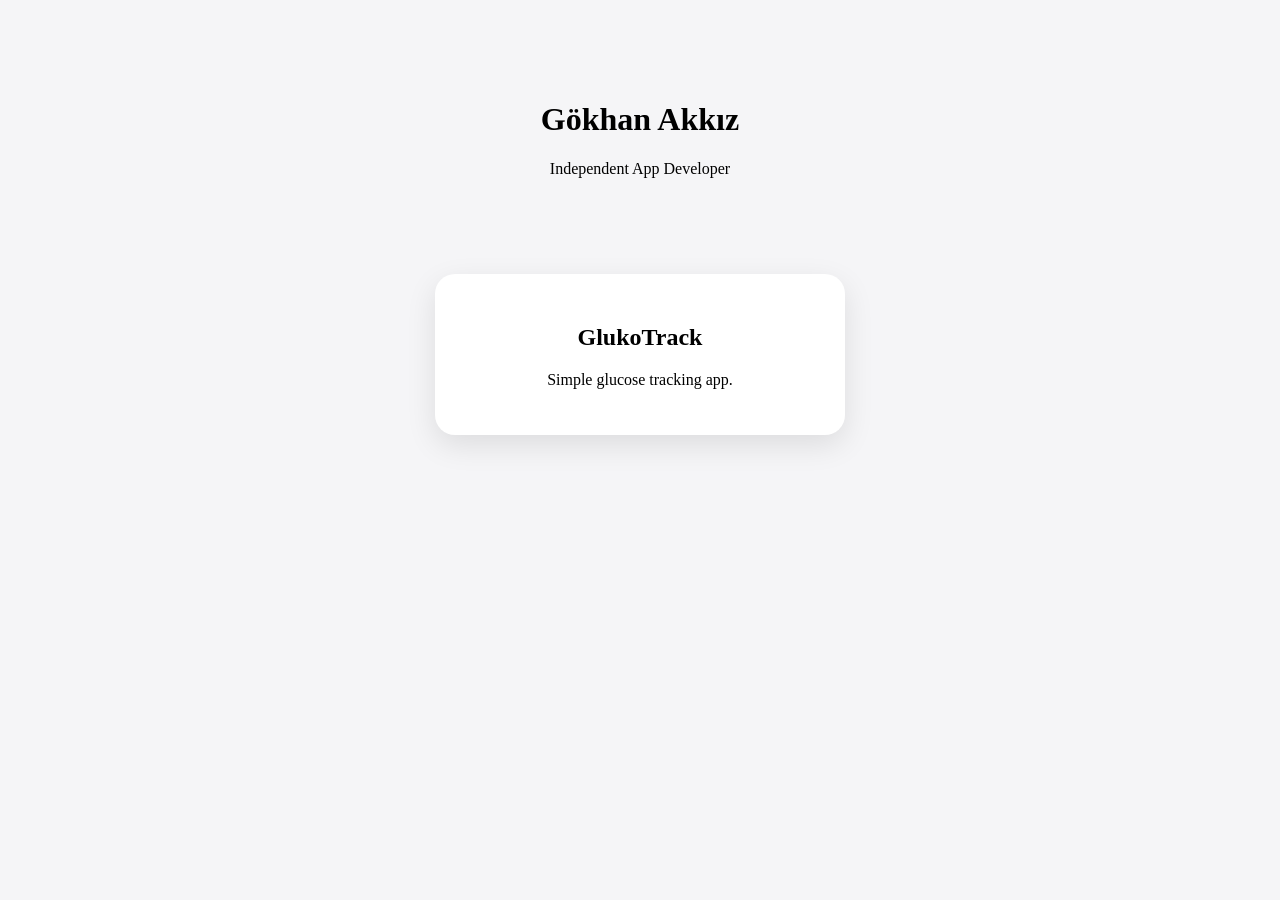
==== index.html @ 7d0b7652 "Create index.html" ====
<!DOCTYPE html>
<html>
<head>
<meta charset="UTF-8">
<title>Gökhan Akkız Apps</title>

<style>

body{
font-family:-apple-system;
background:#f5f5f7;
text-align:center;
margin:0;
}

header{
padding:80px;
}

.card{
background:white;
width:350px;
margin:auto;
padding:30px;
border-radius:20px;
box-shadow:0 10px 30px rgba(0,0,0,0.1);
}

img{
width:100%;
border-radius:12px;
}

button{
background:#0071e3;
color:white;
padding:12px 20px;
border:none;
border-radius:8px;
font-size:16px;
}

</style>

</head>

<body>

<header>
<h1>Gökhan Akkız</h1>
<p>Independent App Developer</p>
</header>

<div class="card">

<h2>GlukoTrack</h2>

<p>Simple glucose tracking app.</p>

</div>

</body>
</html>
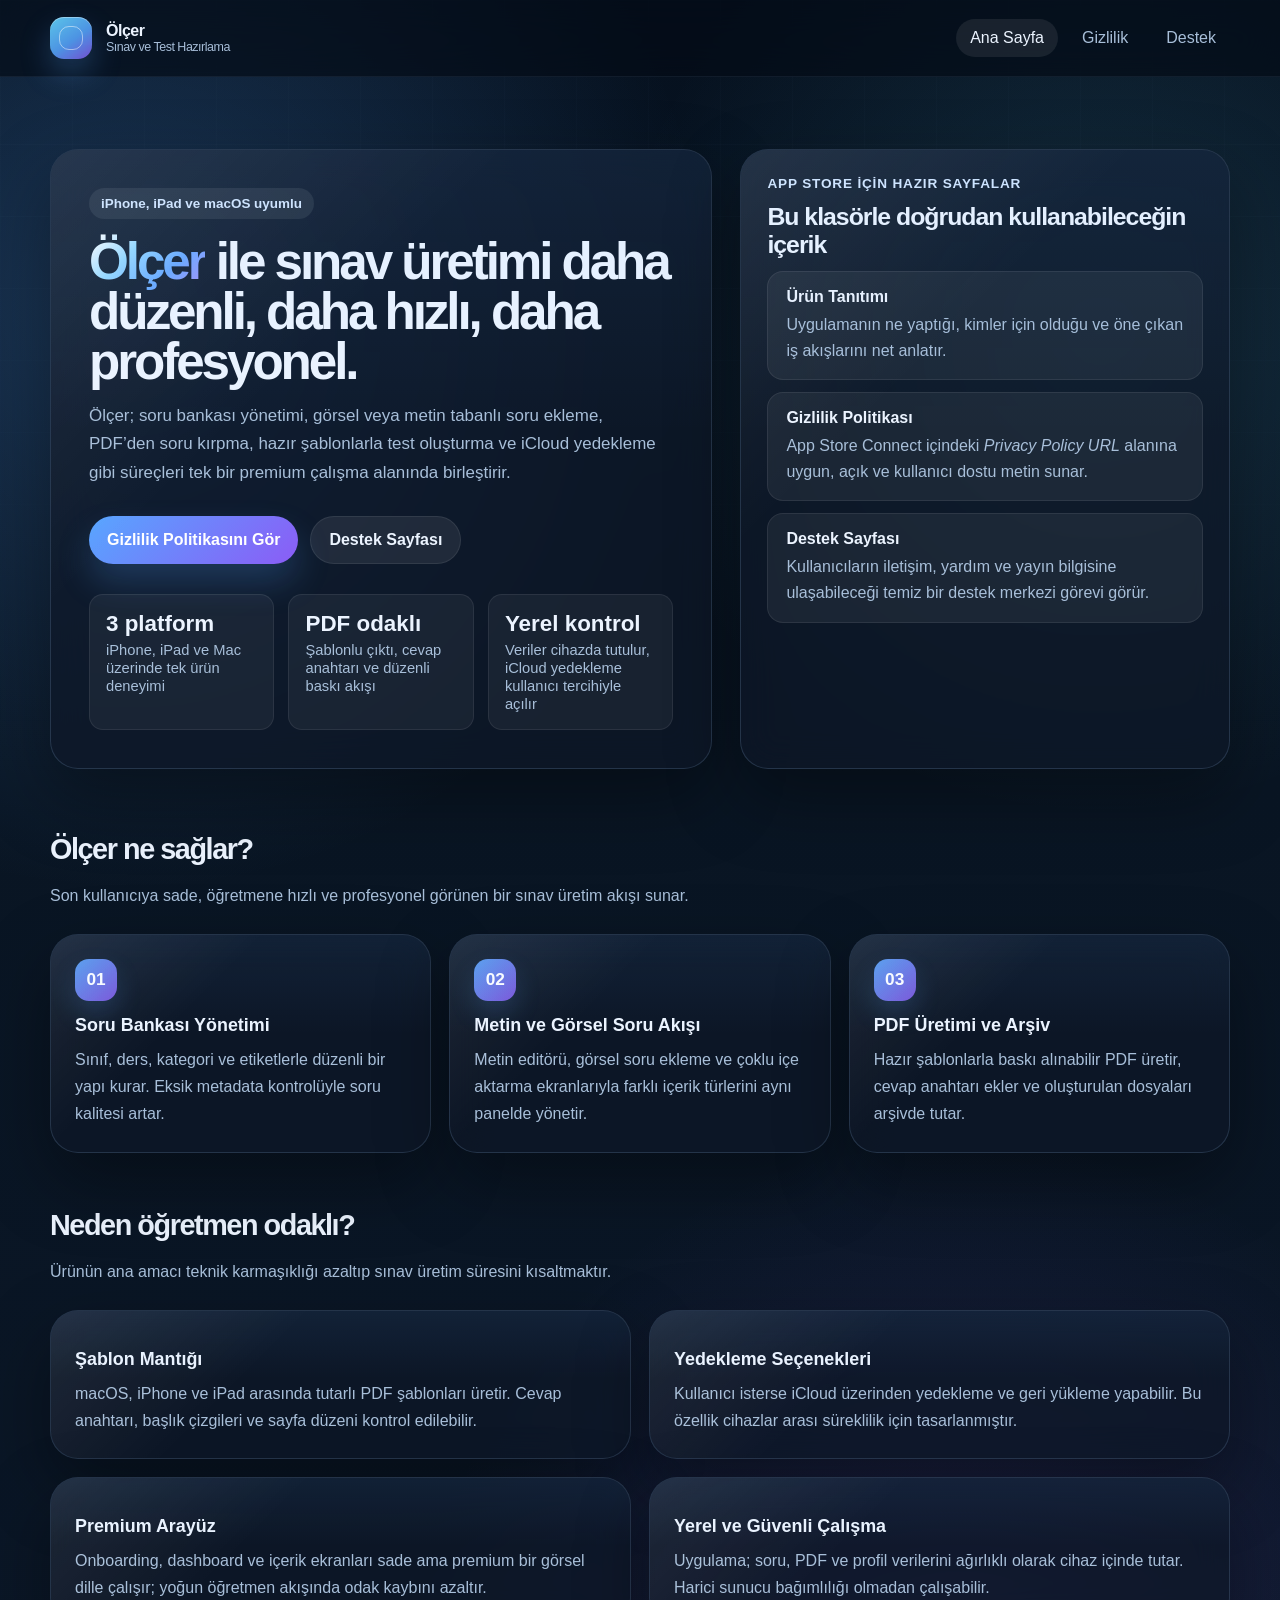
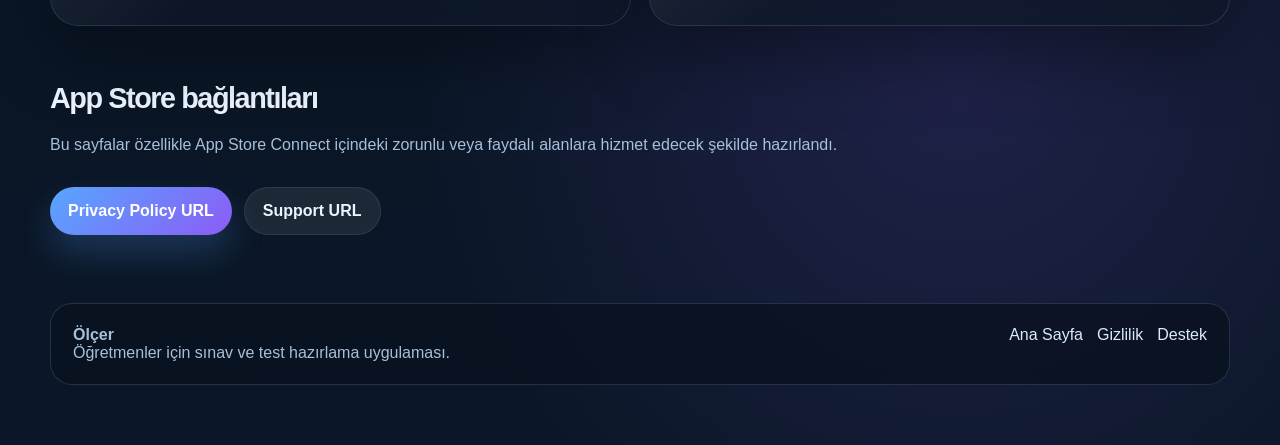
==== commit 4c51c732: "Add files via upload" ====
--- a/index.html
+++ b/index.html
@@ -1,63 +1,156 @@
-<!DOCTYPE html>
-<html>
-<head>
-<meta charset="UTF-8">
-<title>Gökhan Akkız Apps</title>
+<!doctype html>
+<html lang="tr">
+  <head>
+    <meta charset="utf-8">
+    <meta name="viewport" content="width=device-width, initial-scale=1">
+    <title>Ölçer | Sınav ve Test Hazırlama</title>
+    <meta name="description" content="Ölçer; öğretmenler için soru bankası, görsel soru ekleme, PDF oluşturma ve iCloud yedekleme akışlarını tek yerde toplayan sınav hazırlama uygulamasıdır.">
+    <link rel="stylesheet" href="./styles.css">
+  </head>
+  <body>
+    <header class="topbar">
+      <div class="site-shell topbar-inner">
+        <a class="brand" href="./index.html">
+          <span class="brand-mark" aria-hidden="true"></span>
+          <span class="brand-copy">
+            <strong>Ölçer</strong>
+            <span>Sınav ve Test Hazırlama</span>
+          </span>
+        </a>
+        <nav class="nav">
+          <a class="active" href="./index.html">Ana Sayfa</a>
+          <a href="./privacy.html">Gizlilik</a>
+          <a href="./support.html">Destek</a>
+        </nav>
+      </div>
+    </header>
 
-<style>
+    <main class="site-shell">
+      <section class="hero">
+        <div class="hero-grid">
+          <article class="hero-card">
+            <span class="eyebrow">iPhone, iPad ve macOS uyumlu</span>
+            <h1><span class="gradient-text">Ölçer</span> ile sınav üretimi daha düzenli, daha hızlı, daha profesyonel.</h1>
+            <p class="lead">
+              Ölçer; soru bankası yönetimi, görsel veya metin tabanlı soru ekleme, PDF’den soru kırpma,
+              hazır şablonlarla test oluşturma ve iCloud yedekleme gibi süreçleri tek bir premium çalışma alanında birleştirir.
+            </p>
 
-body{
-font-family:-apple-system;
-background:#f5f5f7;
-text-align:center;
-margin:0;
-}
+            <div class="hero-actions">
+              <a class="button button-primary" href="./privacy.html">Gizlilik Politikasını Gör</a>
+              <a class="button button-secondary" href="./support.html">Destek Sayfası</a>
+            </div>
 
-header{
-padding:80px;
-}
+            <div class="hero-metrics">
+              <div class="metric">
+                <strong>3 platform</strong>
+                <span>iPhone, iPad ve Mac üzerinde tek ürün deneyimi</span>
+              </div>
+              <div class="metric">
+                <strong>PDF odaklı</strong>
+                <span>Şablonlu çıktı, cevap anahtarı ve düzenli baskı akışı</span>
+              </div>
+              <div class="metric">
+                <strong>Yerel kontrol</strong>
+                <span>Veriler cihazda tutulur, iCloud yedekleme kullanıcı tercihiyle açılır</span>
+              </div>
+            </div>
+          </article>
 
-.card{
-background:white;
-width:350px;
-margin:auto;
-padding:30px;
-border-radius:20px;
-box-shadow:0 10px 30px rgba(0,0,0,0.1);
-}
+          <aside class="panel">
+            <div class="panel-label">App Store için hazır sayfalar</div>
+            <h2>Bu klasörle doğrudan kullanabileceğin içerik</h2>
+            <div class="stack">
+              <div class="stack-card">
+                <strong>Ürün Tanıtımı</strong>
+                <p>Uygulamanın ne yaptığı, kimler için olduğu ve öne çıkan iş akışlarını net anlatır.</p>
+              </div>
+              <div class="stack-card">
+                <strong>Gizlilik Politikası</strong>
+                <p>App Store Connect içindeki <em>Privacy Policy URL</em> alanına uygun, açık ve kullanıcı dostu metin sunar.</p>
+              </div>
+              <div class="stack-card">
+                <strong>Destek Sayfası</strong>
+                <p>Kullanıcıların iletişim, yardım ve yayın bilgisine ulaşabileceği temiz bir destek merkezi görevi görür.</p>
+              </div>
+            </div>
+          </aside>
+        </div>
+      </section>
 
-img{
-width:100%;
-border-radius:12px;
-}
+      <section class="section">
+        <div class="section-header">
+          <h2>Ölçer ne sağlar?</h2>
+          <p>Son kullanıcıya sade, öğretmene hızlı ve profesyonel görünen bir sınav üretim akışı sunar.</p>
+        </div>
+        <div class="feature-grid">
+          <article class="feature-card">
+            <div class="icon-pill">01</div>
+            <h3>Soru Bankası Yönetimi</h3>
+            <p>Sınıf, ders, kategori ve etiketlerle düzenli bir yapı kurar. Eksik metadata kontrolüyle soru kalitesi artar.</p>
+          </article>
+          <article class="feature-card">
+            <div class="icon-pill">02</div>
+            <h3>Metin ve Görsel Soru Akışı</h3>
+            <p>Metin editörü, görsel soru ekleme ve çoklu içe aktarma ekranlarıyla farklı içerik türlerini aynı panelde yönetir.</p>
+          </article>
+          <article class="feature-card">
+            <div class="icon-pill">03</div>
+            <h3>PDF Üretimi ve Arşiv</h3>
+            <p>Hazır şablonlarla baskı alınabilir PDF üretir, cevap anahtarı ekler ve oluşturulan dosyaları arşivde tutar.</p>
+          </article>
+        </div>
+      </section>
 
-button{
-background:#0071e3;
-color:white;
-padding:12px 20px;
-border:none;
-border-radius:8px;
-font-size:16px;
-}
+      <section class="section">
+        <div class="section-header">
+          <h2>Neden öğretmen odaklı?</h2>
+          <p>Ürünün ana amacı teknik karmaşıklığı azaltıp sınav üretim süresini kısaltmaktır.</p>
+        </div>
+        <div class="info-grid">
+          <article class="info-card">
+            <h3>Şablon Mantığı</h3>
+            <p>macOS, iPhone ve iPad arasında tutarlı PDF şablonları üretir. Cevap anahtarı, başlık çizgileri ve sayfa düzeni kontrol edilebilir.</p>
+          </article>
+          <article class="info-card">
+            <h3>Yedekleme Seçenekleri</h3>
+            <p>Kullanıcı isterse iCloud üzerinden yedekleme ve geri yükleme yapabilir. Bu özellik cihazlar arası süreklilik için tasarlanmıştır.</p>
+          </article>
+          <article class="info-card">
+            <h3>Premium Arayüz</h3>
+            <p>Onboarding, dashboard ve içerik ekranları sade ama premium bir görsel dille çalışır; yoğun öğretmen akışında odak kaybını azaltır.</p>
+          </article>
+          <article class="info-card">
+            <h3>Yerel ve Güvenli Çalışma</h3>
+            <p>Uygulama; soru, PDF ve profil verilerini ağırlıklı olarak cihaz içinde tutar. Harici sunucu bağımlılığı olmadan çalışabilir.</p>
+          </article>
+        </div>
+      </section>
 
-</style>
+      <section class="section">
+        <div class="section-header">
+          <h2>App Store bağlantıları</h2>
+          <p>Bu sayfalar özellikle App Store Connect içindeki zorunlu veya faydalı alanlara hizmet edecek şekilde hazırlandı.</p>
+        </div>
+        <div class="cta-row">
+          <a class="button button-primary" href="./privacy.html">Privacy Policy URL</a>
+          <a class="button button-secondary" href="./support.html">Support URL</a>
+        </div>
+      </section>
+    </main>
 
-</head>
-
-<body>
-
-<header>
-<h1>Gökhan Akkız</h1>
-<p>Independent App Developer</p>
-</header>
-
-<div class="card">
-
-<h2>GlukoTrack</h2>
-
-<p>Simple glucose tracking app.</p>
-
-</div>
-
-</body>
+    <footer class="site-shell footer">
+      <div class="footer-card">
+        <div>
+          <strong>Ölçer</strong><br>
+          Öğretmenler için sınav ve test hazırlama uygulaması.
+        </div>
+        <div class="footer-links">
+          <a href="./index.html">Ana Sayfa</a>
+          <a href="./privacy.html">Gizlilik</a>
+          <a href="./support.html">Destek</a>
+        </div>
+      </div>
+    </footer>
+  </body>
 </html>
--- a/styles.css
+++ b/styles.css
@@ -0,0 +1,488 @@
+:root {
+  --bg: #06111f;
+  --bg-soft: #0d1a2c;
+  --card: rgba(14, 24, 40, 0.74);
+  --card-light: rgba(255, 255, 255, 0.08);
+  --text: #ecf4ff;
+  --muted: #a8bfd9;
+  --line: rgba(148, 186, 230, 0.18);
+  --primary: #57a6ff;
+  --secondary: #65d9ff;
+  --accent: #8b5cf6;
+  --success: #52d2a6;
+  --shadow: 0 28px 70px rgba(0, 0, 0, 0.35);
+  --radius-xl: 28px;
+  --radius-lg: 20px;
+  --radius-md: 14px;
+  --max-width: 1180px;
+}
+
+* {
+  box-sizing: border-box;
+}
+
+html {
+  scroll-behavior: smooth;
+}
+
+body {
+  margin: 0;
+  font-family: "SF Pro Display", "Segoe UI", -apple-system, BlinkMacSystemFont, sans-serif;
+  color: var(--text);
+  background:
+    radial-gradient(circle at 10% 15%, rgba(87, 166, 255, 0.24), transparent 28%),
+    radial-gradient(circle at 86% 16%, rgba(101, 217, 255, 0.14), transparent 24%),
+    radial-gradient(circle at 75% 82%, rgba(139, 92, 246, 0.16), transparent 28%),
+    linear-gradient(180deg, #06111f 0%, #091523 38%, #0b1728 100%);
+  min-height: 100vh;
+}
+
+body::before {
+  content: "";
+  position: fixed;
+  inset: 0;
+  pointer-events: none;
+  background-image:
+    linear-gradient(rgba(153, 191, 235, 0.05) 1px, transparent 1px),
+    linear-gradient(90deg, rgba(153, 191, 235, 0.04) 1px, transparent 1px);
+  background-size: 72px 72px;
+  mask-image: linear-gradient(180deg, rgba(0, 0, 0, 0.55), transparent 88%);
+}
+
+a {
+  color: inherit;
+  text-decoration: none;
+}
+
+.site-shell {
+  width: min(var(--max-width), calc(100vw - 32px));
+  margin: 0 auto;
+}
+
+.topbar {
+  position: sticky;
+  top: 0;
+  z-index: 30;
+  backdrop-filter: blur(18px);
+  background: rgba(4, 12, 22, 0.66);
+  border-bottom: 1px solid rgba(167, 196, 233, 0.08);
+}
+
+.topbar-inner {
+  display: flex;
+  align-items: center;
+  justify-content: space-between;
+  gap: 16px;
+  min-height: 76px;
+}
+
+.brand {
+  display: flex;
+  align-items: center;
+  gap: 14px;
+  font-weight: 700;
+  letter-spacing: -0.03em;
+}
+
+.brand-mark {
+  width: 42px;
+  height: 42px;
+  border-radius: 14px;
+  background:
+    linear-gradient(145deg, rgba(101, 217, 255, 0.9), rgba(87, 166, 255, 0.88) 55%, rgba(139, 92, 246, 0.82));
+  box-shadow:
+    0 14px 30px rgba(87, 166, 255, 0.26),
+    inset 0 1px 0 rgba(255, 255, 255, 0.36);
+  position: relative;
+}
+
+.brand-mark::after {
+  content: "";
+  position: absolute;
+  inset: 9px;
+  border-radius: 10px;
+  border: 1px solid rgba(255, 255, 255, 0.48);
+}
+
+.brand-copy strong {
+  display: block;
+  font-size: 1rem;
+}
+
+.brand-copy span {
+  display: block;
+  font-size: 0.78rem;
+  color: var(--muted);
+  font-weight: 500;
+}
+
+.nav {
+  display: flex;
+  align-items: center;
+  gap: 10px;
+  flex-wrap: wrap;
+}
+
+.nav a {
+  padding: 10px 14px;
+  border-radius: 999px;
+  color: var(--muted);
+  transition: 0.22s ease;
+}
+
+.nav a:hover,
+.nav a.active {
+  color: var(--text);
+  background: rgba(255, 255, 255, 0.08);
+}
+
+.hero {
+  padding: 72px 0 42px;
+}
+
+.hero-grid {
+  display: grid;
+  grid-template-columns: 1.15fr 0.85fr;
+  gap: 28px;
+  align-items: stretch;
+}
+
+.hero-card,
+.panel,
+.info-card,
+.feature-card,
+.policy-card {
+  position: relative;
+  overflow: hidden;
+  border: 1px solid var(--line);
+  background: var(--card);
+  border-radius: var(--radius-xl);
+  box-shadow: var(--shadow);
+  backdrop-filter: blur(18px);
+}
+
+.hero-card {
+  padding: 38px;
+}
+
+.hero-card::before,
+.panel::before,
+.info-card::before,
+.feature-card::before,
+.policy-card::before {
+  content: "";
+  position: absolute;
+  inset: 0;
+  pointer-events: none;
+  background:
+    linear-gradient(135deg, rgba(255, 255, 255, 0.08), transparent 36%),
+    linear-gradient(180deg, rgba(87, 166, 255, 0.08), transparent 46%);
+}
+
+.eyebrow {
+  display: inline-flex;
+  align-items: center;
+  gap: 8px;
+  padding: 8px 12px;
+  border-radius: 999px;
+  background: rgba(255, 255, 255, 0.08);
+  color: #d4e7ff;
+  font-size: 0.84rem;
+  font-weight: 600;
+}
+
+.hero h1,
+.page-header h1 {
+  margin: 18px 0 14px;
+  font-size: clamp(2.6rem, 4vw, 4.8rem);
+  line-height: 0.98;
+  letter-spacing: -0.06em;
+}
+
+.gradient-text {
+  background: linear-gradient(135deg, #ffffff 4%, #92d7ff 35%, #66a8ff 68%, #a78bfa 100%);
+  -webkit-background-clip: text;
+  background-clip: text;
+  color: transparent;
+}
+
+.lead {
+  margin: 0;
+  max-width: 66ch;
+  color: var(--muted);
+  font-size: 1.06rem;
+  line-height: 1.7;
+}
+
+.hero-actions,
+.cta-row {
+  display: flex;
+  flex-wrap: wrap;
+  gap: 12px;
+  margin-top: 28px;
+}
+
+.button {
+  display: inline-flex;
+  align-items: center;
+  justify-content: center;
+  gap: 8px;
+  padding: 14px 18px;
+  border-radius: 999px;
+  font-weight: 700;
+  transition: transform 0.2s ease, box-shadow 0.2s ease, background 0.2s ease;
+}
+
+.button:hover {
+  transform: translateY(-1px);
+}
+
+.button-primary {
+  background: linear-gradient(135deg, var(--primary), var(--accent));
+  color: white;
+  box-shadow: 0 18px 34px rgba(87, 166, 255, 0.22);
+}
+
+.button-secondary {
+  background: rgba(255, 255, 255, 0.08);
+  color: var(--text);
+  border: 1px solid rgba(255, 255, 255, 0.08);
+}
+
+.hero-metrics {
+  display: grid;
+  grid-template-columns: repeat(3, 1fr);
+  gap: 14px;
+  margin-top: 30px;
+}
+
+.metric {
+  padding: 16px;
+  border-radius: var(--radius-md);
+  background: rgba(255, 255, 255, 0.05);
+  border: 1px solid rgba(255, 255, 255, 0.08);
+}
+
+.metric strong {
+  display: block;
+  font-size: 1.4rem;
+  margin-bottom: 4px;
+}
+
+.metric span {
+  color: var(--muted);
+  font-size: 0.92rem;
+}
+
+.panel {
+  padding: 26px;
+}
+
+.panel-label {
+  color: #d4e7ff;
+  font-size: 0.85rem;
+  font-weight: 700;
+  letter-spacing: 0.06em;
+  text-transform: uppercase;
+}
+
+.panel h2 {
+  margin: 12px 0;
+  font-size: 1.55rem;
+  letter-spacing: -0.04em;
+}
+
+.stack {
+  display: grid;
+  gap: 12px;
+}
+
+.stack-card {
+  padding: 16px 18px;
+  border-radius: 16px;
+  background: rgba(255, 255, 255, 0.06);
+  border: 1px solid rgba(255, 255, 255, 0.08);
+}
+
+.stack-card strong {
+  display: block;
+  margin-bottom: 6px;
+}
+
+.stack-card p {
+  margin: 0;
+  color: var(--muted);
+  line-height: 1.6;
+}
+
+.section {
+  padding: 22px 0 34px;
+}
+
+.section-header,
+.page-header {
+  margin-bottom: 24px;
+}
+
+.section-header h2 {
+  margin: 0 0 10px;
+  font-size: clamp(1.8rem, 2vw, 2.4rem);
+  letter-spacing: -0.05em;
+}
+
+.section-header p,
+.page-header p,
+.policy-card p,
+.policy-card li,
+.support-list li {
+  color: var(--muted);
+  line-height: 1.75;
+}
+
+.feature-grid,
+.info-grid,
+.policy-grid {
+  display: grid;
+  gap: 18px;
+}
+
+.feature-grid {
+  grid-template-columns: repeat(3, minmax(0, 1fr));
+}
+
+.info-grid {
+  grid-template-columns: repeat(2, minmax(0, 1fr));
+}
+
+.policy-grid {
+  grid-template-columns: 1fr;
+}
+
+.feature-card,
+.info-card {
+  padding: 24px;
+}
+
+.feature-card h3,
+.info-card h3,
+.policy-card h3 {
+  margin: 14px 0 10px;
+  font-size: 1.12rem;
+}
+
+.feature-card p,
+.info-card p {
+  margin: 0;
+  color: var(--muted);
+  line-height: 1.7;
+}
+
+.icon-pill {
+  width: 42px;
+  height: 42px;
+  border-radius: 14px;
+  display: grid;
+  place-items: center;
+  font-size: 1.08rem;
+  font-weight: 800;
+  color: white;
+  background: linear-gradient(135deg, rgba(87, 166, 255, 0.92), rgba(139, 92, 246, 0.86));
+  box-shadow: 0 12px 26px rgba(87, 166, 255, 0.18);
+}
+
+.policy-layout {
+  padding: 68px 0 34px;
+}
+
+.policy-card {
+  padding: 28px;
+}
+
+.policy-card + .policy-card {
+  margin-top: 18px;
+}
+
+.policy-meta {
+  display: inline-flex;
+  gap: 10px;
+  flex-wrap: wrap;
+  margin-top: 14px;
+}
+
+.chip {
+  display: inline-flex;
+  align-items: center;
+  gap: 6px;
+  padding: 8px 12px;
+  border-radius: 999px;
+  background: rgba(255, 255, 255, 0.06);
+  border: 1px solid rgba(255, 255, 255, 0.08);
+  color: #dcecff;
+  font-size: 0.86rem;
+}
+
+.support-list,
+.policy-list {
+  margin: 12px 0 0;
+  padding-left: 18px;
+}
+
+.footer {
+  padding: 34px 0 60px;
+  color: var(--muted);
+}
+
+.footer-card {
+  padding: 22px;
+  border-radius: 22px;
+  border: 1px solid var(--line);
+  background: rgba(9, 17, 30, 0.72);
+  display: flex;
+  justify-content: space-between;
+  gap: 16px;
+  flex-wrap: wrap;
+}
+
+.footer-links {
+  display: flex;
+  flex-wrap: wrap;
+  gap: 14px;
+}
+
+.footer-links a {
+  color: #d9ebff;
+}
+
+@media (max-width: 980px) {
+  .hero-grid,
+  .feature-grid,
+  .info-grid {
+    grid-template-columns: 1fr;
+  }
+
+  .hero-metrics {
+    grid-template-columns: 1fr;
+  }
+}
+
+@media (max-width: 720px) {
+  .hero {
+    padding-top: 40px;
+  }
+
+  .hero-card,
+  .panel,
+  .feature-card,
+  .info-card,
+  .policy-card {
+    padding: 22px;
+  }
+
+  .topbar-inner {
+    min-height: 68px;
+  }
+
+  .nav {
+    display: none;
+  }
+}
